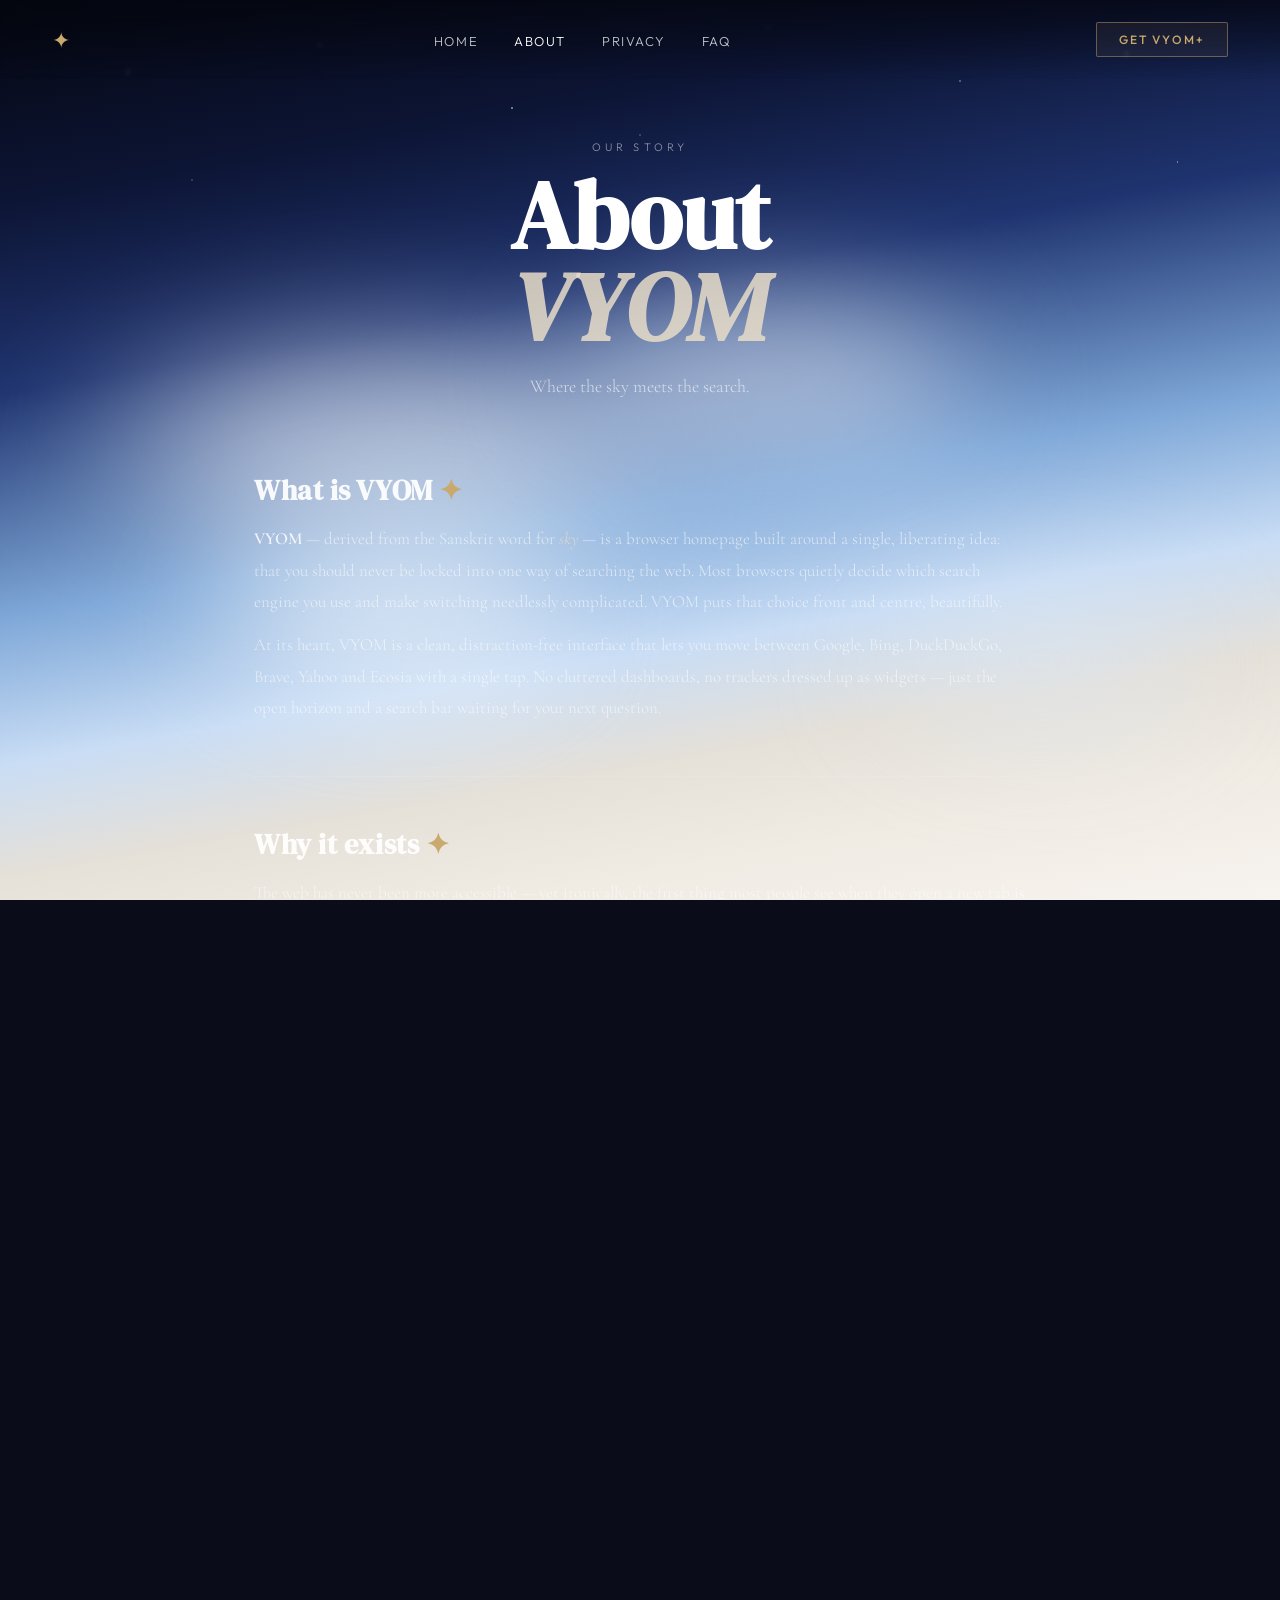
==== about.html @ ab827a62 "Add files via upload" ====
<!DOCTYPE html>
<html lang="en">
<head>
  <meta charset="UTF-8"/>
  <meta name="viewport" content="width=device-width, initial-scale=1.0"/>
  <title>VYOM — About</title>
  <link rel="stylesheet" href="style.css"/>
  <link rel="preconnect" href="https://fonts.googleapis.com">
  <link href="https://fonts.googleapis.com/css2?family=Cormorant+Garamond:ital,wght@0,300;0,400;0,600;1,300;1,400&family=Outfit:wght@200;300;400;500&family=DM+Serif+Display:ital@0;1&display=swap" rel="stylesheet">
</head>
<body>

  <div class="sky">
    <div class="sky-gradient"></div>
    <div class="cloud cloud-1"></div>
    <div class="cloud cloud-2"></div>
    <div class="cloud cloud-3"></div>
    <div class="cloud cloud-4"></div>
    <div class="stars"></div>
  </div>

  <nav class="nav">
    <div class="nav-logo"><span class="logo-symbol">✦</span></div>
    <ul class="nav-links">
      <li><a href="index.html">Home</a></li>
      <li><a href="about.html" class="nav-active">About</a></li>
      <li><a href="privacy.html">Privacy</a></li>
      <li><a href="faq.html">FAQ</a></li>
    </ul>
    <button class="nav-cta" onclick="window.location='index.html'">Get VYOM+</button>
  </nav>

  <main class="inner-page">

    <div class="page-header">
      <p class="hero-eyebrow">OUR STORY</p>
      <h1 class="page-title">About<br/><em>VYOM</em></h1>
      <p class="hero-sub">Where the sky meets the search.</p>
    </div>

    <!-- What is VYOM -->
    <div class="prose-section">
      <h2>What is VYOM <span class="gold-dot">✦</span></h2>
      <p>
        <strong>VYOM</strong> — derived from the Sanskrit word for <em>sky</em> — is a browser homepage built around a single, liberating idea: that you should never be locked into one way of searching the web. Most browsers quietly decide which search engine you use and make switching needlessly complicated. VYOM puts that choice front and centre, beautifully.
      </p>
      <p>
        At its heart, VYOM is a clean, distraction-free interface that lets you move between Google, Bing, DuckDuckGo, Brave, Yahoo and Ecosia with a single tap. No cluttered dashboards, no trackers dressed up as widgets — just the open horizon and a search bar waiting for your next question.
      </p>
    </div>

    <hr class="prose-divider"/>

    <!-- Why it exists -->
    <div class="prose-section">
      <h2>Why it exists <span class="gold-dot">✦</span></h2>
      <p>
        The web has never been more accessible — yet ironically, the first thing most people see when they open a new tab is chosen for them by a corporation with its own interests. VYOM exists to push back against that quietly. Search is personal. The engine you trust with your curiosity should be <em>your</em> decision, made effortlessly.
      </p>
      <p>
        Beyond engine switching, VYOM is designed to be a calm, beautiful place to begin your time online. The sky aesthetic — deep midnight fading into a warm dawn — is intentional. It is a reminder that every search is a small act of exploration; every question, a flight into the unknown.
      </p>
      <div class="info-card">
        <svg viewBox="0 0 24 24" fill="none" width="15" height="15"><circle cx="12" cy="12" r="9" stroke="currentColor" stroke-width="1.5"/><path d="M12 8v4M12 16h.01" stroke="currentColor" stroke-width="1.5" stroke-linecap="round"/></svg>
        <span>VYOM does <strong>not</strong> store, log, or monetise your searches. Your queries go directly to whichever engine you choose — VYOM never sees them.</span>
      </div>
    </div>

    <hr class="prose-divider"/>

    <!-- VYOM+ -->
    <div class="prose-section">
      <h2>VYOM+ <span class="gold-dot">✦</span></h2>
      <p>
        Coming soon, <strong>VYOM+</strong> will bring an AI-powered assistant into the homepage — letting you ask questions in natural language, get summaries, and think through ideas without switching tabs. VYOM+ is powered by <strong>OpenAI GPT</strong>, a third-party service; it is not developed or owned by VYOM or Satwik. Full transparency about the technology powering the features you use is a core value of this project.
      </p>
    </div>

    <hr class="prose-divider"/>

    <!-- About the creator -->
    <div class="prose-section">
      <h2>The Creator <span class="gold-dot">✦</span></h2>
      <p>
        VYOM was conceived, designed and built by one person with a belief that the web deserves more elegant, user-respecting tools. Every pixel, every cloud animation, every typographic choice was made deliberately — not generated by committee or optimised for engagement metrics.
      </p>

      <div class="creator-card">
        <img src="pfp.jpeg" alt="Satwik" class="creator-pfp"
          onerror="this.style.display='none';this.nextElementSibling.style.display='flex'"/>
        <div class="creator-pfp-placeholder" style="display:none">S</div>

        <div class="creator-info">
          <h3>Satwik</h3>
          <p class="creator-role">Designer &amp; Developer · VYOM</p>
          <p>
            A developer with an eye for design and a frustration with the ordinary. Satwik built VYOM as a personal project that grew into something worth sharing — a browser start page that respects your intelligence, your time, and your right to choose. If you have feedback, questions, or just want to say hello, the FAQ page has a direct line.
          </p>
        </div>
      </div>
    </div>

  </main>

  <footer class="footer">
    <p>We believe the sky should be <em>limitless</em> — for every search, for everyone.</p>
    <span class="footer-credit">Crafted with ✦ by <strong>Satwik</strong></span>
    <span class="footer-copy">© 2026 VYOM</span>
  </footer>

  <script src="script.js"></script>
</body>
</html>
---- style.css ----
/* ── VYOM — shared style.css ── */

*, *::before, *::after { box-sizing: border-box; margin: 0; padding: 0; }

:root {
  --gold:          #c9a96e;
  --gold-light:    #e8ccaa;
  --gold-dark:     #9a7a45;
  --prussian:      #003153;
  --prussian-light:#1a4f78;
  --white:         #ffffff;
  --text-dark:     #0d0f1e;
  --font-display:  'DM Serif Display', serif;
  --font-serif:    'Cormorant Garamond', serif;
  --font-sans:     'Outfit', sans-serif;
}

html, body { height: 100%; overflow-x: hidden; }
body { font-family: var(--font-sans); background: #0a0c1a; color: var(--white); min-height: 100vh; position: relative; }

/* ── SKY ── */
.sky { position: fixed; inset: 0; z-index: 0; overflow: hidden; }
.sky-gradient {
  position: absolute; inset: 0;
  background: linear-gradient(170deg,
    #04060f 0%, #0d1535 18%, #1f3470 35%,
    #7fa8d8 55%, #c9ddf5 68%, #e5e0d8 78%,
    #f0ebe3 88%, #f7f3ef 100%);
}
.cloud { position: absolute; border-radius: 50%; filter: blur(60px); opacity: 0.55; }
.cloud-1 { width:700px;height:300px;background:radial-gradient(ellipse,#fff 30%,transparent 70%);top:50%;left:30%;transform:translate(-50%,-50%);animation:drift1 18s ease-in-out infinite alternate; }
.cloud-2 { width:500px;height:220px;background:radial-gradient(ellipse,#e8eef8 40%,transparent 70%);top:42%;left:60%;transform:translate(-50%,-50%);animation:drift2 22s ease-in-out infinite alternate; }
.cloud-3 { width:400px;height:180px;background:radial-gradient(ellipse,#fff 50%,transparent 70%);top:58%;left:15%;animation:drift1 26s ease-in-out infinite alternate-reverse; }
.cloud-4 { width:350px;height:150px;background:radial-gradient(ellipse,#dce8f5 50%,transparent 70%);top:65%;right:5%;animation:drift2 20s ease-in-out infinite alternate; }
@keyframes drift1 { from{transform:translate(-50%,-50%) translateX(-30px);}to{transform:translate(-50%,-50%) translateX(30px);} }
@keyframes drift2 { from{transform:translate(-50%,-50%) translateX(20px) translateY(-10px);}to{transform:translate(-50%,-50%) translateX(-20px) translateY(10px);} }
.stars {
  position:absolute;inset:0;pointer-events:none;
  background-image:
    radial-gradient(1px 1px at 10% 8%,rgba(255,255,255,.9) 0%,transparent 100%),
    radial-gradient(1px 1px at 25% 5%,rgba(255,255,255,.7) 0%,transparent 100%),
    radial-gradient(1.5px 1.5px at 40% 12%,rgba(255,255,255,.8) 0%,transparent 100%),
    radial-gradient(1px 1px at 60% 3%,rgba(255,255,255,.6) 0%,transparent 100%),
    radial-gradient(1px 1px at 75% 9%,rgba(255,255,255,.9) 0%,transparent 100%),
    radial-gradient(1.5px 1.5px at 88% 6%,rgba(255,255,255,.7) 0%,transparent 100%),
    radial-gradient(1px 1px at 15% 20%,rgba(255,255,255,.5) 0%,transparent 100%),
    radial-gradient(1px 1px at 50% 15%,rgba(255,255,255,.6) 0%,transparent 100%),
    radial-gradient(1px 1px at 92% 18%,rgba(255,255,255,.8) 0%,transparent 100%);
}

/* ── NAV ── */
.nav {
  position:fixed;top:0;left:0;right:0;z-index:100;
  display:flex;align-items:center;justify-content:space-between;
  padding:22px 52px;
  background:linear-gradient(to bottom,rgba(4,6,15,.7) 0%,transparent 100%);
  backdrop-filter:blur(2px);
}
.nav-logo { display:flex;align-items:center; }
.logo-symbol { font-size:22px;color:var(--gold);animation:spin 8s linear infinite;display:inline-block; }
@keyframes spin { from{transform:rotate(0deg);}to{transform:rotate(360deg);} }
.nav-links { display:flex;gap:36px;list-style:none; }
.nav-links a {
  font-family:var(--font-sans);font-weight:300;font-size:13px;
  letter-spacing:.12em;color:rgba(255,255,255,.75);text-decoration:none;
  text-transform:uppercase;transition:color .25s;
}
.nav-links a:hover, .nav-links a.nav-active { color:var(--white); }
.nav-cta {
  font-family:var(--font-sans);font-size:12px;font-weight:500;
  letter-spacing:.18em;text-transform:uppercase;
  color:var(--gold);border:1px solid rgba(201,169,110,.45);
  background:rgba(201,169,110,.08);padding:9px 22px;border-radius:2px;
  cursor:pointer;transition:all .25s;
}
.nav-cta:hover { background:rgba(201,169,110,.18);border-color:var(--gold); }

/* ── HERO (index) ── */
.hero {
  position:relative;z-index:10;
  display:flex;flex-direction:column;align-items:center;justify-content:center;
  min-height:100vh;padding:120px 24px 80px;text-align:center;
}
.hero-eyebrow {
  font-family:var(--font-sans);font-size:11px;font-weight:300;
  letter-spacing:.38em;text-transform:uppercase;
  color:rgba(255,255,255,.5);margin-bottom:16px;
  animation:fadeUp 1s ease both .1s;
}
.hero-title {
  font-family:var(--font-display);
  font-size:clamp(96px,16vw,200px);
  line-height:.9;letter-spacing:.04em;color:var(--white);
  margin-bottom:24px;animation:fadeUp 1s ease both .25s;
  text-shadow:0 4px 60px rgba(0,0,0,.18);
}
.hero-sub {
  font-family:var(--font-serif);font-size:18px;font-weight:300;
  line-height:1.6;color:rgba(255,255,255,.65);margin-bottom:42px;
  animation:fadeUp 1s ease both .4s;
}

/* Engine Switcher */
.engine-bar { animation:fadeUp 1s ease both .5s;margin-bottom:16px; }
.engine-tabs {
  display:flex;flex-wrap:wrap;justify-content:center;gap:6px;
  padding:8px;background:rgba(255,255,255,.05);
  border:1px solid rgba(255,255,255,.1);border-radius:50px;
  backdrop-filter:blur(12px);
}
.engine-tab {
  display:flex;align-items:center;gap:6px;
  padding:7px 16px;border-radius:50px;border:none;
  background:transparent;color:rgba(255,255,255,.55);
  font-family:var(--font-sans);font-size:12.5px;font-weight:300;
  letter-spacing:.04em;cursor:pointer;transition:all .22s;
}
.engine-tab img { width:14px;height:14px;border-radius:2px;object-fit:contain; }
.engine-tab:hover { color:var(--white);background:rgba(255,255,255,.08); }
.engine-tab.active { background:rgba(255,255,255,.14);color:var(--white);box-shadow:0 0 0 1px rgba(255,255,255,.18) inset; }

/* Search */
.search-form { width:100%;max-width:640px;animation:fadeUp 1s ease both .62s; }
.search-box {
  display:flex;align-items:center;
  background:rgba(255,255,255,.10);border:1px solid rgba(255,255,255,.22);
  border-radius:4px;backdrop-filter:blur(20px);overflow:hidden;
  transition:border-color .25s,box-shadow .25s;
}
.search-box:focus-within {
  border-color:rgba(201,169,110,.6);
  box-shadow:0 0 0 3px rgba(201,169,110,.1),0 8px 40px rgba(0,0,0,.25);
}
.search-icon { flex-shrink:0;width:18px;height:18px;color:rgba(255,255,255,.4);margin:0 16px; }
.search-input {
  flex:1;background:none;border:none;outline:none;
  font-family:var(--font-serif);font-size:17px;font-weight:300;
  color:var(--white);padding:17px 0;letter-spacing:.02em;
}
.search-input::placeholder { color:rgba(255,255,255,.35);font-style:italic; }
.search-submit {
  flex-shrink:0;width:52px;height:54px;background:var(--gold);
  border:none;cursor:pointer;display:flex;align-items:center;justify-content:center;
  transition:background .2s;
}
.search-submit:hover { background:var(--gold-light); }
.search-submit svg { width:18px;height:18px;color:var(--text-dark); }

/* ── FOOTER ── */
.footer {
  position:relative;z-index:10;text-align:center;padding:24px 24px 36px;
  background:linear-gradient(to top,rgba(4,6,15,.5) 0%,transparent 100%);
}
.footer p { font-family:var(--font-serif);font-size:15px;font-weight:300;color:rgba(255,255,255,.45);letter-spacing:.04em; }
.footer p em { font-style:italic;color:rgba(255,255,255,.7); }
.footer-credit {
  display:block;margin-top:10px;font-family:var(--font-sans);font-size:13px;
  font-weight:300;color:rgba(255,255,255,.55);letter-spacing:.08em;
}
/* Prussian blue for Satwik name */
.footer-credit strong {
  font-weight:600;
  color: var(--prussian-light);
  font-family:var(--font-display);font-style:italic;font-size:15px;
  text-shadow: 0 0 18px rgba(26,79,120,.6);
}
.footer-copy { display:block;margin-top:6px;font-size:11px;letter-spacing:.2em;text-transform:uppercase;color:rgba(255,255,255,.25); }

/* ── ANIMATIONS ── */
@keyframes fadeUp { from{opacity:0;transform:translateY(24px);}to{opacity:1;transform:translateY(0);} }
@keyframes shake { 0%,100%{transform:translateX(0)}20%{transform:translateX(-6px)}40%{transform:translateX(6px)}60%{transform:translateX(-4px)}80%{transform:translateX(4px)} }

/* ━━━━━━━━━━━━━━━━━━━━━━━━━━━━━━━━━━━━━━━━━━━
   VYOM+ OVERLAY
━━━━━━━━━━━━━━━━━━━━━━━━━━━━━━━━━━━━━━━━━━━ */
.plus-overlay {
  position:fixed;inset:0;z-index:200;
  display:flex;align-items:center;justify-content:center;
  opacity:0;pointer-events:none;transition:opacity .35s ease;
  backdrop-filter:blur(14px);background:rgba(180,210,240,.18);
}
.plus-overlay.active { opacity:1;pointer-events:all; }
.plus-panel {
  position:relative;overflow:hidden;width:min(540px,92vw);border-radius:20px;
  background:linear-gradient(145deg,rgba(220,235,255,.55) 0%,rgba(200,220,250,.40) 50%,rgba(235,228,210,.45) 100%);
  border:1px solid rgba(255,255,255,.55);
  box-shadow:0 24px 80px rgba(20,40,100,.18),0 2px 0 rgba(255,255,255,.6) inset;
  backdrop-filter:blur(28px);animation:panelIn .4s cubic-bezier(.22,1,.36,1) both;
}
@keyframes panelIn { from{transform:translateY(28px) scale(.96);opacity:0;}to{transform:none;opacity:1;} }
.plus-sky { position:absolute;inset:0;pointer-events:none;overflow:hidden; }
.plus-cloud { position:absolute;border-radius:50%;filter:blur(55px);opacity:.5; }
.pc1 { width:340px;height:200px;background:radial-gradient(ellipse,rgba(255,255,255,.8) 0%,transparent 70%);top:-60px;left:-40px; }
.pc2 { width:260px;height:160px;background:radial-gradient(ellipse,rgba(201,169,110,.25) 0%,transparent 70%);bottom:-30px;right:-20px; }
.plus-close {
  position:absolute;top:18px;right:18px;z-index:2;
  background:rgba(255,255,255,.35);border:1px solid rgba(255,255,255,.5);
  color:rgba(30,40,80,.6);width:32px;height:32px;border-radius:50%;
  font-size:13px;cursor:pointer;display:flex;align-items:center;justify-content:center;transition:all .2s;
}
.plus-close:hover { background:rgba(255,255,255,.6);color:rgba(30,40,80,1); }
.plus-content { position:relative;z-index:1;padding:52px 48px 44px;text-align:center; }
.plus-eyebrow { font-family:var(--font-sans);font-size:11px;font-weight:400;letter-spacing:.38em;text-transform:uppercase;color:var(--gold-dark);margin-bottom:18px; }
.plus-title { font-family:var(--font-display);font-size:clamp(42px,7vw,64px);line-height:.95;color:#1a2550;margin-bottom:18px; }
.plus-title em { color:var(--gold-dark);font-style:italic; }
.plus-sub { font-family:var(--font-serif);font-size:17px;font-weight:300;line-height:1.65;color:rgba(25,40,90,.7);margin-bottom:30px; }
.plus-notice {
  display:flex;gap:10px;align-items:flex-start;text-align:left;
  background:rgba(255,255,255,.35);border:1px solid rgba(255,255,255,.5);
  border-left:3px solid var(--gold);border-radius:8px;padding:13px 16px;
  font-family:var(--font-sans);font-size:12px;color:rgba(25,40,90,.65);line-height:1.6;margin-bottom:30px;
}
.plus-notice svg { color:var(--gold-dark);margin-top:1px; }
.plus-notice strong { color:rgba(25,40,90,.9); }
.plus-cta {
  width:100%;padding:15px;
  background:linear-gradient(135deg,var(--gold) 0%,var(--gold-light) 100%);
  color:var(--text-dark);font-family:var(--font-sans);font-size:13px;font-weight:500;
  letter-spacing:.14em;text-transform:uppercase;border:none;border-radius:6px;cursor:pointer;
  box-shadow:0 4px 20px rgba(201,169,110,.35);transition:all .25s;
}
.plus-cta:hover { transform:translateY(-2px);box-shadow:0 8px 28px rgba(201,169,110,.45); }

/* ━━━━━━━━━━━━━━━━━━━━━━━━━━━━━━━━━━━━━━━━━━━
   INNER PAGES (FAQ / ABOUT / PRIVACY)
━━━━━━━━━━━━━━━━━━━━━━━━━━━━━━━━━━━━━━━━━━━ */
.inner-page {
  position:relative;z-index:10;
  padding:140px 24px 80px;
  max-width:820px;margin:0 auto;
}
.page-header { text-align:center;margin-bottom:70px; }
.page-title {
  font-family:var(--font-display);font-size:clamp(52px,8vw,96px);
  line-height:.95;color:var(--white);margin-bottom:20px;
  animation:fadeUp 1s ease both .2s;
}
.page-title em { color:rgba(232,220,200,.85);font-style:italic; }

/* ── prose sections ── */
.prose-section { margin-bottom:52px;animation:fadeUp 1s ease both; }
.prose-section h2 {
  font-family:var(--font-display);font-size:28px;color:rgba(255,255,255,.92);
  margin-bottom:14px;letter-spacing:.02em;
}
.prose-section h2 .gold-dot { color:var(--gold); }
.prose-section p {
  font-family:var(--font-serif);font-size:17px;font-weight:300;
  line-height:1.85;color:rgba(255,255,255,.62);margin-bottom:12px;
}
.prose-section p em { font-style:italic;color:rgba(232,220,200,.8); }
.prose-section p strong { font-weight:600;color:rgba(255,255,255,.85); }
.prose-divider {
  border:none;border-top:1px solid rgba(255,255,255,.1);margin:48px 0;
}

/* highlight card */
.info-card {
  display:flex;gap:14px;align-items:flex-start;
  background:rgba(255,255,255,.05);border:1px solid rgba(255,255,255,.1);
  border-left:3px solid var(--gold);border-radius:8px;
  padding:18px 20px;margin-top:16px;
  font-family:var(--font-sans);font-size:13px;
  color:rgba(255,255,255,.55);line-height:1.65;
}
.info-card svg { color:var(--gold);flex-shrink:0;margin-top:1px; }
.info-card strong { color:rgba(255,255,255,.8); }

/* ── About creator card ── */
.creator-card {
  display:flex;gap:36px;align-items:center;
  background:rgba(255,255,255,.06);
  border:1px solid rgba(255,255,255,.12);
  border-radius:16px;padding:36px 40px;margin-top:20px;
}
.creator-pfp {
  flex-shrink:0;
  width:110px;height:110px;border-radius:50%;
  object-fit:cover;
  border:2px solid rgba(255,255,255,.2);
  box-shadow:0 4px 24px rgba(0,0,0,.3);
  background:rgba(255,255,255,.08); /* placeholder tint if no image */
}
.creator-pfp-placeholder {
  flex-shrink:0;
  width:110px;height:110px;border-radius:50%;
  background:linear-gradient(135deg,rgba(0,49,83,.6),rgba(26,79,120,.4));
  border:2px solid rgba(255,255,255,.18);
  display:flex;align-items:center;justify-content:center;
  font-family:var(--font-display);font-size:38px;font-style:italic;
  color:rgba(255,255,255,.5);
  box-shadow:0 4px 24px rgba(0,0,0,.3);
}
.creator-info h3 {
  font-family:var(--font-display);font-size:28px;
  color:var(--prussian-light);font-style:italic;margin-bottom:6px;
}
.creator-info .creator-role {
  font-family:var(--font-sans);font-size:11px;font-weight:300;
  letter-spacing:.22em;text-transform:uppercase;
  color:rgba(255,255,255,.4);margin-bottom:14px;
}
.creator-info p {
  font-family:var(--font-serif);font-size:16px;font-weight:300;
  line-height:1.75;color:rgba(255,255,255,.58);
}

/* ── FAQ accordion ── */
.faq-accordion { margin-bottom:80px; }
.faq-item { border-bottom:1px solid rgba(255,255,255,.12);overflow:hidden; }
.faq-item:first-child { border-top:1px solid rgba(255,255,255,.12); }
.faq-q {
  width:100%;display:flex;justify-content:space-between;align-items:center;
  background:none;border:none;font-family:var(--font-serif);font-size:20px;
  font-weight:400;color:rgba(255,255,255,.9);
  padding:22px 4px;cursor:pointer;text-align:left;letter-spacing:.02em;transition:color .2s;
}
.faq-q:hover { color:var(--white); }
.faq-arrow { font-size:18px;color:var(--gold);flex-shrink:0;margin-left:16px;transition:transform .3s ease;display:inline-block; }
.faq-item.open .faq-arrow { transform:rotate(180deg); }
.faq-a { max-height:0;overflow:hidden;transition:max-height .4s ease,padding .3s ease;padding:0 4px; }
.faq-item.open .faq-a { max-height:300px;padding:0 4px 22px; }
.faq-a p { font-family:var(--font-serif);font-size:16px;font-weight:300;line-height:1.75;color:rgba(255,255,255,.6); }
.faq-a p strong { color:rgba(255,255,255,.85);font-weight:600; }
.faq-a p em { font-style:italic;color:rgba(232,220,200,.8); }
.faq-a kbd {
  display:inline-block;background:rgba(255,255,255,.12);border:1px solid rgba(255,255,255,.2);
  border-radius:4px;padding:1px 8px;font-family:var(--font-sans);font-size:13px;
  color:rgba(255,255,255,.75);letter-spacing:.05em;
}

/* ── Contact form ── */
.contact-section { text-align:center; }
.contact-inner { display:inline-block;width:100%;max-width:600px;text-align:left; }
.contact-title { font-family:var(--font-display);font-size:clamp(36px,5vw,58px);line-height:.95;color:var(--white);margin-bottom:12px; }
.contact-title em { color:rgba(232,220,200,.85);font-style:italic; }
.contact-form { display:flex;flex-direction:column;gap:14px; }
.cf-field { display:flex;flex-direction:column;gap:7px;flex:1; }
.cf-field label { font-family:var(--font-sans);font-size:11px;font-weight:400;letter-spacing:.14em;text-transform:uppercase;color:rgba(255,255,255,.45); }
.cf-field input, .cf-field textarea {
  background:rgba(255,255,255,.08);border:1px solid rgba(255,255,255,.15);
  border-radius:6px;color:var(--white);padding:14px 16px;
  font-family:var(--font-serif);font-size:16px;font-weight:300;
  outline:none;resize:vertical;transition:border-color .2s,box-shadow .2s;
}
.cf-field input:focus, .cf-field textarea:focus { border-color:rgba(201,169,110,.55);box-shadow:0 0 0 3px rgba(201,169,110,.08); }
.cf-field input::placeholder, .cf-field textarea::placeholder { color:rgba(255,255,255,.28);font-style:italic; }
.cf-submit {
  display:flex;align-items:center;justify-content:center;gap:10px;
  margin-top:6px;padding:16px 32px;
  background:linear-gradient(135deg,var(--gold) 0%,var(--gold-light) 100%);
  color:var(--text-dark);font-family:var(--font-sans);font-size:13px;font-weight:500;
  letter-spacing:.14em;text-transform:uppercase;border:none;border-radius:6px;
  cursor:pointer;box-shadow:0 4px 20px rgba(201,169,110,.3);transition:all .25s;
}
.cf-submit:hover { transform:translateY(-2px);box-shadow:0 8px 28px rgba(201,169,110,.4); }
.cf-status { font-family:var(--font-sans);font-size:12.5px;text-align:center;letter-spacing:.04em;color:rgba(255,255,255,.5);min-height:20px; }
.cf-status.success { color:#7ecba1; }
.cf-status.error   { color:#e07070; }

/* ── RESPONSIVE ── */
@media(max-width:768px){
  .nav{padding:18px 24px;}
  .nav-links{display:none;}
  .hero{padding:100px 20px 60px;}
  .engine-tab{padding:6px 12px;font-size:11.5px;}
  .search-form{max-width:100%;}
  .plus-content{padding:44px 28px 36px;}
  .inner-page{padding:120px 20px 50px;}
  .creator-card{flex-direction:column;align-items:flex-start;padding:28px 24px;gap:24px;}
}
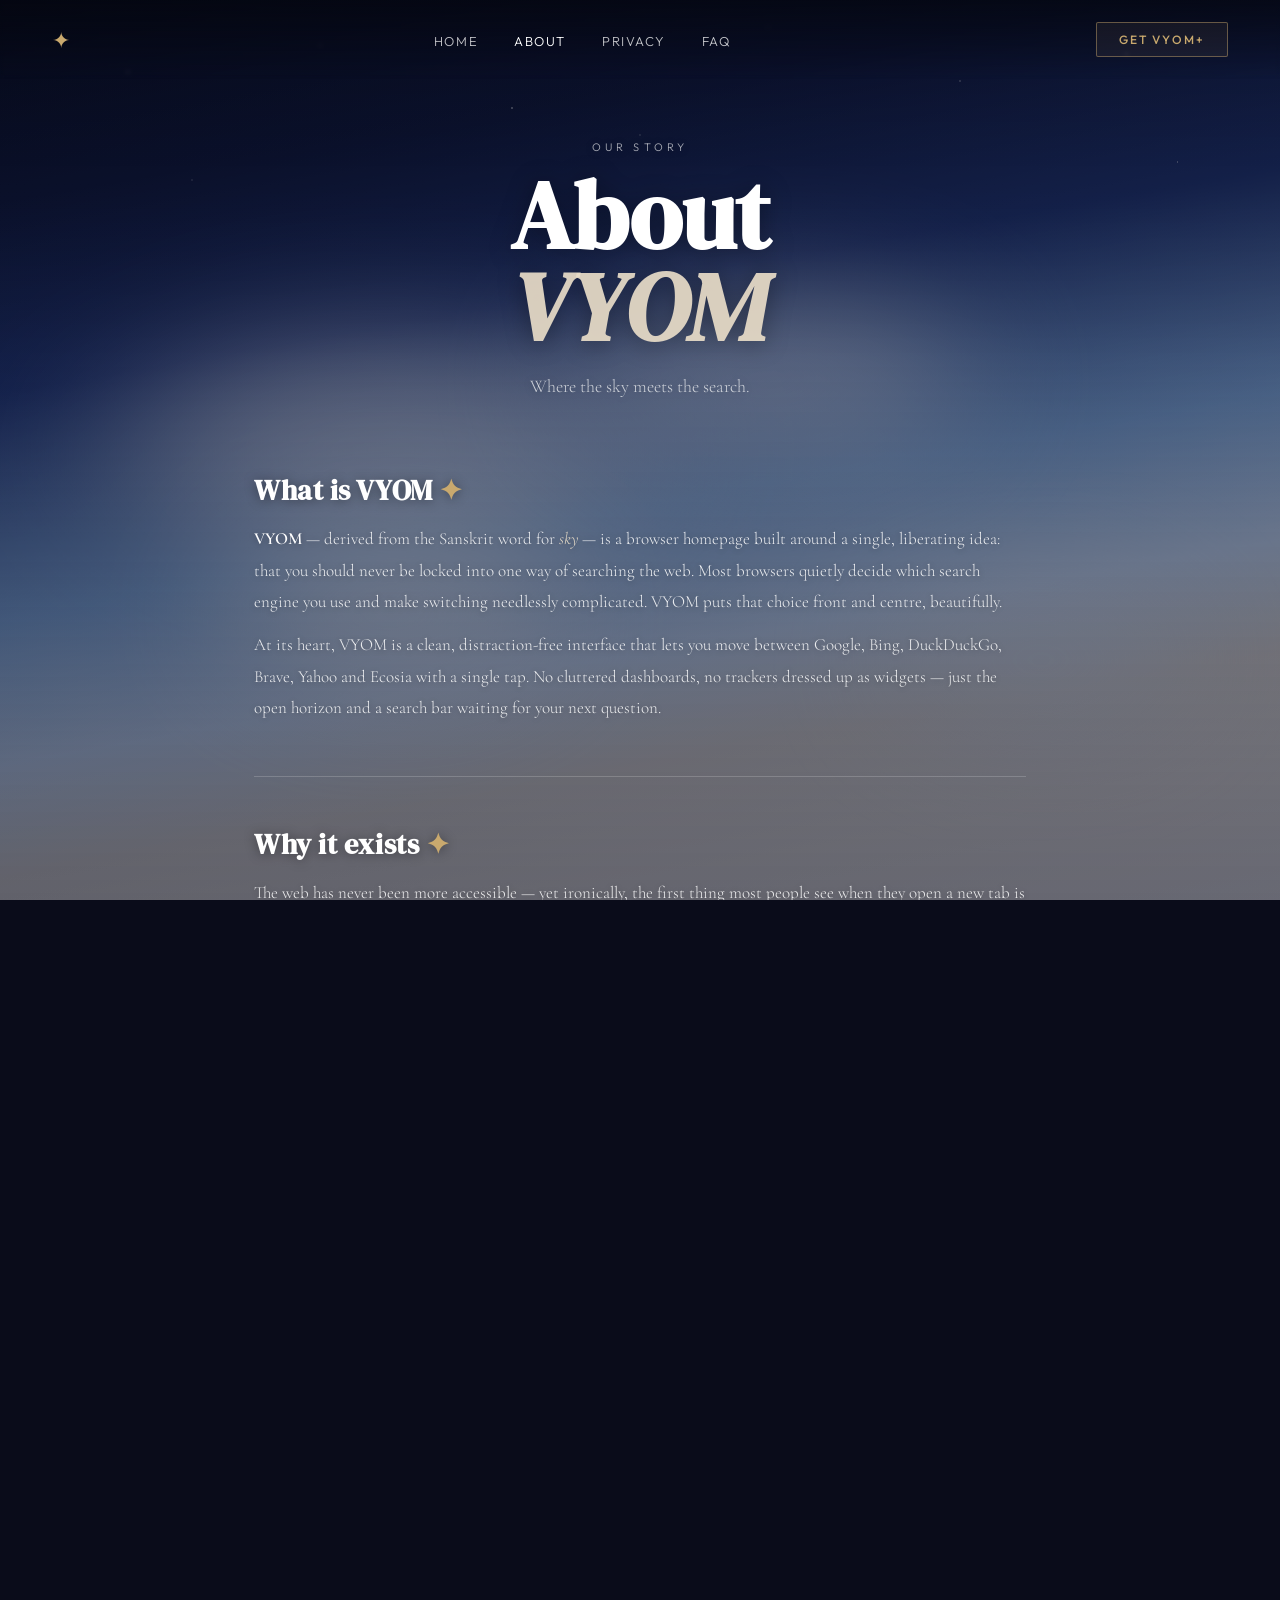
==== commit 9a94f49b: "Update about.html" ====
--- a/about.html
+++ b/about.html
@@ -4,7 +4,7 @@
   <meta charset="UTF-8"/>
   <meta name="viewport" content="width=device-width, initial-scale=1.0"/>
   <title>VYOM — About</title>
-  <link rel="stylesheet" href="style.css"/>
+  <link rel="stylesheet" href="/style.css"/>
   <link rel="preconnect" href="https://fonts.googleapis.com">
   <link href="https://fonts.googleapis.com/css2?family=Cormorant+Garamond:ital,wght@0,300;0,400;0,600;1,300;1,400&family=Outfit:wght@200;300;400;500&family=DM+Serif+Display:ital@0;1&display=swap" rel="stylesheet">
 </head>
@@ -22,13 +22,25 @@
   <nav class="nav">
     <div class="nav-logo"><span class="logo-symbol">✦</span></div>
     <ul class="nav-links">
-      <li><a href="index.html">Home</a></li>
-      <li><a href="about.html" class="nav-active">About</a></li>
-      <li><a href="privacy.html">Privacy</a></li>
-      <li><a href="faq.html">FAQ</a></li>
+      <li><a href="/index.html">Home</a></li>
+      <li><a href="/about.html" class="nav-active">About</a></li>
+      <li><a href="/privacy.html">Privacy</a></li>
+      <li><a href="/faq.html">FAQ</a></li>
     </ul>
     <button class="nav-cta" onclick="window.location='index.html'">Get VYOM+</button>
+    <!-- Hamburger (mobile only) -->
+    <button class="hamburger" id="hamburgerBtn" aria-label="Menu">
+      <span></span><span></span><span></span>
+    </button>
   </nav>
+
+  <!-- Mobile drawer -->
+  <div class="mobile-nav-drawer" id="mobileDrawer">
+    <a href="/index.html">Home</a>
+    <a href="/about.html" class="nav-active">About</a>
+    <a href="/privacy.html">Privacy</a>
+    <a href="/faq.html">FAQ</a>
+  </div>
 
   <main class="inner-page">
 
@@ -86,7 +98,8 @@
       </p>
 
       <div class="creator-card">
-        <img src="pfp.jpeg" alt="Satwik" class="creator-pfp"
+        <!-- Place pfp.png in the same folder as this file. If absent, the monogram shows. -->
+        <img src="pfp.png" alt="Satwik" class="creator-pfp"
           onerror="this.style.display='none';this.nextElementSibling.style.display='flex'"/>
         <div class="creator-pfp-placeholder" style="display:none">S</div>
 
@@ -108,6 +121,6 @@
     <span class="footer-copy">© 2026 VYOM</span>
   </footer>
 
-  <script src="script.js"></script>
+  <script src="/script.js"></script>
 </body>
-</html>+</html>
--- a/style.css
+++ b/style.css
@@ -66,14 +66,32 @@
   text-transform:uppercase;transition:color .25s;
 }
 .nav-links a:hover, .nav-links a.nav-active { color:var(--white); }
+
+/* right-side cluster */
+.nav-right {
+  display:flex;align-items:center;gap:10px;
+}
 .nav-cta {
   font-family:var(--font-sans);font-size:12px;font-weight:500;
   letter-spacing:.18em;text-transform:uppercase;
   color:var(--gold);border:1px solid rgba(201,169,110,.45);
   background:rgba(201,169,110,.08);padding:9px 22px;border-radius:2px;
-  cursor:pointer;transition:all .25s;
+  cursor:pointer;transition:all .25s;white-space:nowrap;
 }
 .nav-cta:hover { background:rgba(201,169,110,.18);border-color:var(--gold); }
+
+/* 3-dot button */
+.three-dot-btn {
+  display:flex;flex-direction:column;justify-content:center;align-items:center;gap:3.5px;
+  width:34px;height:34px;border-radius:50%;cursor:pointer;
+  background:rgba(255,255,255,.07);border:1px solid rgba(255,255,255,.14);
+  transition:background .2s;flex-shrink:0;
+}
+.three-dot-btn:hover { background:rgba(255,255,255,.15); }
+.three-dot-btn span {
+  display:block;width:4px;height:4px;border-radius:50%;
+  background:rgba(255,255,255,.8);
+}
 
 /* ── HERO (index) ── */
 .hero {
@@ -84,87 +102,118 @@
 .hero-eyebrow {
   font-family:var(--font-sans);font-size:11px;font-weight:300;
   letter-spacing:.38em;text-transform:uppercase;
-  color:rgba(255,255,255,.5);margin-bottom:16px;
+  color:rgba(255,255,255,.8);margin-bottom:16px;
   animation:fadeUp 1s ease both .1s;
+  text-shadow:0 1px 8px rgba(0,0,0,.35);
 }
 .hero-title {
   font-family:var(--font-display);
   font-size:clamp(96px,16vw,200px);
   line-height:.9;letter-spacing:.04em;color:var(--white);
   margin-bottom:24px;animation:fadeUp 1s ease both .25s;
-  text-shadow:0 4px 60px rgba(0,0,0,.18);
+  text-shadow:0 4px 60px rgba(0,0,0,.4), 0 2px 12px rgba(0,0,0,.35);
 }
 .hero-sub {
   font-family:var(--font-serif);font-size:18px;font-weight:300;
-  line-height:1.6;color:rgba(255,255,255,.65);margin-bottom:42px;
+  line-height:1.6;color:rgba(255,255,255,.92);margin-bottom:42px;
   animation:fadeUp 1s ease both .4s;
+  text-shadow:0 1px 10px rgba(0,0,0,.35);
+}
+
+/* Dark scrim behind search area so it never fades into light sky */
+.hero::before {
+  content:'';
+  position:fixed;inset:0;z-index:-1;
+  background:linear-gradient(
+    to bottom,
+    rgba(4,6,15,.45)   0%,
+    rgba(4,6,15,.38)  35%,
+    rgba(4,6,15,.44)  65%,
+    rgba(4,6,15,.58) 100%
+  );
+  pointer-events:none;
 }
 
 /* Engine Switcher */
 .engine-bar { animation:fadeUp 1s ease both .5s;margin-bottom:16px; }
 .engine-tabs {
   display:flex;flex-wrap:wrap;justify-content:center;gap:6px;
-  padding:8px;background:rgba(255,255,255,.05);
-  border:1px solid rgba(255,255,255,.1);border-radius:50px;
-  backdrop-filter:blur(12px);
+  padding:8px;
+  background:rgba(0,0,0,.28);
+  border:1px solid rgba(255,255,255,.2);border-radius:50px;
+  backdrop-filter:blur(16px);
 }
 .engine-tab {
   display:flex;align-items:center;gap:6px;
   padding:7px 16px;border-radius:50px;border:none;
-  background:transparent;color:rgba(255,255,255,.55);
+  background:transparent;color:rgba(255,255,255,.78);
   font-family:var(--font-sans);font-size:12.5px;font-weight:300;
   letter-spacing:.04em;cursor:pointer;transition:all .22s;
+  text-shadow:0 1px 4px rgba(0,0,0,.3);
 }
 .engine-tab img { width:14px;height:14px;border-radius:2px;object-fit:contain; }
-.engine-tab:hover { color:var(--white);background:rgba(255,255,255,.08); }
-.engine-tab.active { background:rgba(255,255,255,.14);color:var(--white);box-shadow:0 0 0 1px rgba(255,255,255,.18) inset; }
+.engine-tab:hover { color:#fff;background:rgba(255,255,255,.12); }
+.engine-tab.active {
+  background:rgba(255,255,255,.18);color:#fff;
+  box-shadow:0 0 0 1px rgba(255,255,255,.28) inset;
+}
 
 /* Search */
 .search-form { width:100%;max-width:640px;animation:fadeUp 1s ease both .62s; }
 .search-box {
   display:flex;align-items:center;
-  background:rgba(255,255,255,.10);border:1px solid rgba(255,255,255,.22);
-  border-radius:4px;backdrop-filter:blur(20px);overflow:hidden;
+  background:rgba(0,0,0,.32);
+  border:1px solid rgba(255,255,255,.35);
+  border-radius:50px;          /* fully pill-shaped — classy curved edges */
+  backdrop-filter:blur(24px);overflow:hidden;
   transition:border-color .25s,box-shadow .25s;
+  box-shadow:0 4px 32px rgba(0,0,0,.25);
 }
 .search-box:focus-within {
-  border-color:rgba(201,169,110,.6);
-  box-shadow:0 0 0 3px rgba(201,169,110,.1),0 8px 40px rgba(0,0,0,.25);
-}
-.search-icon { flex-shrink:0;width:18px;height:18px;color:rgba(255,255,255,.4);margin:0 16px; }
+  border-color:rgba(201,169,110,.75);
+  box-shadow:0 0 0 3px rgba(201,169,110,.15),0 8px 40px rgba(0,0,0,.35);
+}
+.search-icon { flex-shrink:0;width:18px;height:18px;color:rgba(255,255,255,.7);margin:0 18px; }
 .search-input {
   flex:1;background:none;border:none;outline:none;
-  font-family:var(--font-serif);font-size:17px;font-weight:300;
-  color:var(--white);padding:17px 0;letter-spacing:.02em;
-}
-.search-input::placeholder { color:rgba(255,255,255,.35);font-style:italic; }
+  /* Use system UI so emojis render correctly */
+  font-family: var(--font-serif), 'Apple Color Emoji', 'Segoe UI Emoji', 'Noto Color Emoji', sans-serif;
+  font-size:17px;font-weight:300;
+  color:#ffffff;padding:16px 0;letter-spacing:.02em;
+}
+.search-input::placeholder { color:rgba(255,255,255,.55);font-style:italic; }
 .search-submit {
-  flex-shrink:0;width:52px;height:54px;background:var(--gold);
-  border:none;cursor:pointer;display:flex;align-items:center;justify-content:center;
-  transition:background .2s;
-}
-.search-submit:hover { background:var(--gold-light); }
+  flex-shrink:0;width:52px;height:52px;
+  background:var(--gold);
+  border:none;cursor:pointer;
+  border-radius:50%;            /* round gold button */
+  margin-right:4px;
+  display:flex;align-items:center;justify-content:center;
+  transition:background .2s,transform .15s;
+  box-shadow:0 2px 12px rgba(201,169,110,.3);
+}
+.search-submit:hover { background:var(--gold-light);transform:scale(1.05); }
 .search-submit svg { width:18px;height:18px;color:var(--text-dark); }
 
 /* ── FOOTER ── */
 .footer {
   position:relative;z-index:10;text-align:center;padding:24px 24px 36px;
-  background:linear-gradient(to top,rgba(4,6,15,.5) 0%,transparent 100%);
-}
-.footer p { font-family:var(--font-serif);font-size:15px;font-weight:300;color:rgba(255,255,255,.45);letter-spacing:.04em; }
-.footer p em { font-style:italic;color:rgba(255,255,255,.7); }
+  background:linear-gradient(to top,rgba(4,6,15,.65) 0%,transparent 100%);
+}
+.footer p { font-family:var(--font-serif);font-size:15px;font-weight:300;color:rgba(255,255,255,.75);letter-spacing:.04em;text-shadow:0 1px 6px rgba(0,0,0,.3); }
+.footer p em { font-style:italic;color:rgba(255,255,255,.9); }
 .footer-credit {
   display:block;margin-top:10px;font-family:var(--font-sans);font-size:13px;
-  font-weight:300;color:rgba(255,255,255,.55);letter-spacing:.08em;
+  font-weight:300;color:rgba(255,255,255,.75);letter-spacing:.08em;
 }
 /* Prussian blue for Satwik name */
 .footer-credit strong {
   font-weight:600;
-  color: var(--prussian-light);
+  color:var(--prussian-light);
   font-family:var(--font-display);font-style:italic;font-size:15px;
-  text-shadow: 0 0 18px rgba(26,79,120,.6);
-}
-.footer-copy { display:block;margin-top:6px;font-size:11px;letter-spacing:.2em;text-transform:uppercase;color:rgba(255,255,255,.25); }
+  text-shadow:0 0 18px rgba(26,79,120,.7),0 1px 6px rgba(0,0,0,.4);
+}
+.footer-copy { display:block;margin-top:6px;font-size:11px;letter-spacing:.2em;text-transform:uppercase;color:rgba(255,255,255,.45); }
 
 /* ── ANIMATIONS ── */
 @keyframes fadeUp { from{opacity:0;transform:translateY(24px);}to{opacity:1;transform:translateY(0);} }
@@ -223,128 +272,191 @@
 
 /* ━━━━━━━━━━━━━━━━━━━━━━━━━━━━━━━━━━━━━━━━━━━
    INNER PAGES (FAQ / ABOUT / PRIVACY)
+   Text uses deep navy so it's readable on
+   BOTH the dark sky top AND light dawn bottom.
+   A frosted backdrop sits behind the content.
 ━━━━━━━━━━━━━━━━━━━━━━━━━━━━━━━━━━━━━━━━━━━ */
 .inner-page {
   position:relative;z-index:10;
   padding:140px 24px 80px;
   max-width:820px;margin:0 auto;
 }
+
+/* Frosted card wraps all readable content so it
+   never fights the sky behind it */
+.inner-page::before {
+  content:'';
+  position:fixed;inset:0;z-index:-1;
+  background:linear-gradient(
+    to bottom,
+    rgba(8,12,32,.55)  0%,
+    rgba(8,12,32,.45) 40%,
+    rgba(8,12,32,.52) 70%,
+    rgba(8,12,32,.60) 100%
+  );
+  pointer-events:none;
+}
+
 .page-header { text-align:center;margin-bottom:70px; }
 .page-title {
   font-family:var(--font-display);font-size:clamp(52px,8vw,96px);
   line-height:.95;color:var(--white);margin-bottom:20px;
   animation:fadeUp 1s ease both .2s;
-}
-.page-title em { color:rgba(232,220,200,.85);font-style:italic; }
+  text-shadow:0 2px 24px rgba(0,0,0,.35);
+}
+.page-title em { color:rgba(232,220,200,.92);font-style:italic; }
+
+/* eyebrow on inner pages */
+.inner-page .hero-eyebrow {
+  color:rgba(255,255,255,.65);
+  text-shadow:0 1px 8px rgba(0,0,0,.3);
+}
+.inner-page .hero-sub {
+  color:rgba(255,255,255,.72);
+  text-shadow:0 1px 8px rgba(0,0,0,.25);
+}
 
 /* ── prose sections ── */
 .prose-section { margin-bottom:52px;animation:fadeUp 1s ease both; }
 .prose-section h2 {
-  font-family:var(--font-display);font-size:28px;color:rgba(255,255,255,.92);
+  font-family:var(--font-display);font-size:28px;
+  color:#ffffff;
+  text-shadow:0 1px 12px rgba(0,0,0,.4);
   margin-bottom:14px;letter-spacing:.02em;
 }
 .prose-section h2 .gold-dot { color:var(--gold); }
 .prose-section p {
   font-family:var(--font-serif);font-size:17px;font-weight:300;
-  line-height:1.85;color:rgba(255,255,255,.62);margin-bottom:12px;
-}
-.prose-section p em { font-style:italic;color:rgba(232,220,200,.8); }
-.prose-section p strong { font-weight:600;color:rgba(255,255,255,.85); }
+  line-height:1.85;
+  color:rgba(255,255,255,.88);
+  text-shadow:0 1px 6px rgba(0,0,0,.3);
+  margin-bottom:12px;
+}
+.prose-section p em { font-style:italic;color:rgba(232,220,200,.95); }
+.prose-section p strong { font-weight:600;color:#ffffff; }
+.prose-section p a { color:var(--gold-light);text-underline-offset:3px; }
+/* small muted dates etc */
+.prose-section p[style*="rgba(255,255,255,.35)"] {
+  color:rgba(255,255,255,.55) !important;
+}
 .prose-divider {
-  border:none;border-top:1px solid rgba(255,255,255,.1);margin:48px 0;
+  border:none;border-top:1px solid rgba(255,255,255,.18);margin:48px 0;
 }
 
 /* highlight card */
 .info-card {
   display:flex;gap:14px;align-items:flex-start;
-  background:rgba(255,255,255,.05);border:1px solid rgba(255,255,255,.1);
+  background:rgba(0,0,0,.22);
+  border:1px solid rgba(255,255,255,.18);
   border-left:3px solid var(--gold);border-radius:8px;
   padding:18px 20px;margin-top:16px;
   font-family:var(--font-sans);font-size:13px;
-  color:rgba(255,255,255,.55);line-height:1.65;
+  color:rgba(255,255,255,.82);line-height:1.65;
 }
 .info-card svg { color:var(--gold);flex-shrink:0;margin-top:1px; }
-.info-card strong { color:rgba(255,255,255,.8); }
+.info-card strong { color:#ffffff; }
 
 /* ── About creator card ── */
 .creator-card {
   display:flex;gap:36px;align-items:center;
-  background:rgba(255,255,255,.06);
-  border:1px solid rgba(255,255,255,.12);
+  background:rgba(0,0,0,.25);
+  border:1px solid rgba(255,255,255,.18);
   border-radius:16px;padding:36px 40px;margin-top:20px;
+  backdrop-filter:blur(8px);
 }
 .creator-pfp {
   flex-shrink:0;
   width:110px;height:110px;border-radius:50%;
   object-fit:cover;
-  border:2px solid rgba(255,255,255,.2);
-  box-shadow:0 4px 24px rgba(0,0,0,.3);
-  background:rgba(255,255,255,.08); /* placeholder tint if no image */
+  border:2px solid rgba(255,255,255,.3);
+  box-shadow:0 4px 24px rgba(0,0,0,.4);
+  background:rgba(255,255,255,.08);
 }
 .creator-pfp-placeholder {
   flex-shrink:0;
   width:110px;height:110px;border-radius:50%;
-  background:linear-gradient(135deg,rgba(0,49,83,.6),rgba(26,79,120,.4));
-  border:2px solid rgba(255,255,255,.18);
+  background:linear-gradient(135deg,rgba(0,49,83,.8),rgba(26,79,120,.6));
+  border:2px solid rgba(255,255,255,.25);
   display:flex;align-items:center;justify-content:center;
   font-family:var(--font-display);font-size:38px;font-style:italic;
-  color:rgba(255,255,255,.5);
-  box-shadow:0 4px 24px rgba(0,0,0,.3);
+  color:rgba(255,255,255,.7);
+  box-shadow:0 4px 24px rgba(0,0,0,.4);
 }
 .creator-info h3 {
   font-family:var(--font-display);font-size:28px;
-  color:var(--prussian-light);font-style:italic;margin-bottom:6px;
+  color:#7eb8e0;font-style:italic;margin-bottom:6px;
+  text-shadow:0 1px 8px rgba(0,0,0,.3);
 }
 .creator-info .creator-role {
   font-family:var(--font-sans);font-size:11px;font-weight:300;
   letter-spacing:.22em;text-transform:uppercase;
-  color:rgba(255,255,255,.4);margin-bottom:14px;
+  color:rgba(255,255,255,.6);margin-bottom:14px;
 }
 .creator-info p {
   font-family:var(--font-serif);font-size:16px;font-weight:300;
-  line-height:1.75;color:rgba(255,255,255,.58);
+  line-height:1.75;color:rgba(255,255,255,.85);
+  text-shadow:0 1px 6px rgba(0,0,0,.25);
 }
 
 /* ── FAQ accordion ── */
 .faq-accordion { margin-bottom:80px; }
-.faq-item { border-bottom:1px solid rgba(255,255,255,.12);overflow:hidden; }
-.faq-item:first-child { border-top:1px solid rgba(255,255,255,.12); }
+.faq-item {
+  border-bottom:1px solid rgba(255,255,255,.18);overflow:hidden;
+  background:rgba(0,0,0,.15);
+  backdrop-filter:blur(4px);
+}
+.faq-item:first-child { border-top:1px solid rgba(255,255,255,.18); }
 .faq-q {
   width:100%;display:flex;justify-content:space-between;align-items:center;
   background:none;border:none;font-family:var(--font-serif);font-size:20px;
-  font-weight:400;color:rgba(255,255,255,.9);
-  padding:22px 4px;cursor:pointer;text-align:left;letter-spacing:.02em;transition:color .2s;
-}
-.faq-q:hover { color:var(--white); }
+  font-weight:400;color:#ffffff;
+  padding:22px 12px;cursor:pointer;text-align:left;letter-spacing:.02em;
+  transition:color .2s;text-shadow:0 1px 8px rgba(0,0,0,.3);
+}
+.faq-q:hover { color:rgba(232,220,200,1); }
 .faq-arrow { font-size:18px;color:var(--gold);flex-shrink:0;margin-left:16px;transition:transform .3s ease;display:inline-block; }
 .faq-item.open .faq-arrow { transform:rotate(180deg); }
-.faq-a { max-height:0;overflow:hidden;transition:max-height .4s ease,padding .3s ease;padding:0 4px; }
-.faq-item.open .faq-a { max-height:300px;padding:0 4px 22px; }
-.faq-a p { font-family:var(--font-serif);font-size:16px;font-weight:300;line-height:1.75;color:rgba(255,255,255,.6); }
-.faq-a p strong { color:rgba(255,255,255,.85);font-weight:600; }
-.faq-a p em { font-style:italic;color:rgba(232,220,200,.8); }
+.faq-a { max-height:0;overflow:hidden;transition:max-height .4s ease,padding .3s ease;padding:0 12px; }
+.faq-item.open .faq-a { max-height:300px;padding:0 12px 22px; }
+.faq-a p {
+  font-family:var(--font-serif);font-size:16px;font-weight:300;
+  line-height:1.75;color:rgba(255,255,255,.88);
+  text-shadow:0 1px 6px rgba(0,0,0,.25);
+}
+.faq-a p strong { color:#ffffff;font-weight:600; }
+.faq-a p em { font-style:italic;color:rgba(232,220,200,.95); }
+.faq-a p a { color:var(--gold-light);text-underline-offset:3px; }
 .faq-a kbd {
-  display:inline-block;background:rgba(255,255,255,.12);border:1px solid rgba(255,255,255,.2);
+  display:inline-block;background:rgba(0,0,0,.25);border:1px solid rgba(255,255,255,.25);
   border-radius:4px;padding:1px 8px;font-family:var(--font-sans);font-size:13px;
-  color:rgba(255,255,255,.75);letter-spacing:.05em;
+  color:#ffffff;letter-spacing:.05em;
 }
 
 /* ── Contact form ── */
 .contact-section { text-align:center; }
 .contact-inner { display:inline-block;width:100%;max-width:600px;text-align:left; }
-.contact-title { font-family:var(--font-display);font-size:clamp(36px,5vw,58px);line-height:.95;color:var(--white);margin-bottom:12px; }
-.contact-title em { color:rgba(232,220,200,.85);font-style:italic; }
+.contact-title {
+  font-family:var(--font-display);font-size:clamp(36px,5vw,58px);
+  line-height:.95;color:#ffffff;margin-bottom:12px;
+  text-shadow:0 2px 16px rgba(0,0,0,.3);
+}
+.contact-title em { color:rgba(232,220,200,.95);font-style:italic; }
 .contact-form { display:flex;flex-direction:column;gap:14px; }
 .cf-field { display:flex;flex-direction:column;gap:7px;flex:1; }
-.cf-field label { font-family:var(--font-sans);font-size:11px;font-weight:400;letter-spacing:.14em;text-transform:uppercase;color:rgba(255,255,255,.45); }
+.cf-field label {
+  font-family:var(--font-sans);font-size:11px;font-weight:400;
+  letter-spacing:.14em;text-transform:uppercase;
+  color:rgba(255,255,255,.7);
+  text-shadow:0 1px 4px rgba(0,0,0,.2);
+}
 .cf-field input, .cf-field textarea {
-  background:rgba(255,255,255,.08);border:1px solid rgba(255,255,255,.15);
-  border-radius:6px;color:var(--white);padding:14px 16px;
+  background:rgba(0,0,0,.22);border:1px solid rgba(255,255,255,.22);
+  border-radius:6px;color:#ffffff;padding:14px 16px;
   font-family:var(--font-serif);font-size:16px;font-weight:300;
   outline:none;resize:vertical;transition:border-color .2s,box-shadow .2s;
 }
-.cf-field input:focus, .cf-field textarea:focus { border-color:rgba(201,169,110,.55);box-shadow:0 0 0 3px rgba(201,169,110,.08); }
-.cf-field input::placeholder, .cf-field textarea::placeholder { color:rgba(255,255,255,.28);font-style:italic; }
+.cf-field input:focus, .cf-field textarea:focus { border-color:rgba(201,169,110,.65);box-shadow:0 0 0 3px rgba(201,169,110,.12); }
+.cf-field input::placeholder, .cf-field textarea::placeholder { color:rgba(255,255,255,.4);font-style:italic; }
 .cf-submit {
   display:flex;align-items:center;justify-content:center;gap:10px;
   margin-top:6px;padding:16px 32px;
@@ -358,14 +470,509 @@
 .cf-status.success { color:#7ecba1; }
 .cf-status.error   { color:#e07070; }
 
+/* ━━━━━━━━━━━━━━━━━━━━━━━━━━━━━━━━━━━━━━━━━━━
+   DEV MODE SPLASH
+━━━━━━━━━━━━━━━━━━━━━━━━━━━━━━━━━━━━━━━━━━━ */
+.dev-splash {
+  position:fixed;inset:0;z-index:999;
+  display:flex;align-items:center;justify-content:center;
+  background:linear-gradient(170deg,#04060f 0%,#0d1535 30%,#1f3470 60%,#7fa8d8 100%);
+  flex-direction:column;text-align:center;padding:32px;
+  animation:none;
+}
+.dev-splash-inner {
+  max-width:480px;
+  background:rgba(255,255,255,.06);
+  border:1px solid rgba(255,255,255,.14);
+  border-radius:18px;padding:48px 40px 40px;
+  backdrop-filter:blur(20px);
+  box-shadow:0 24px 80px rgba(0,0,0,.4);
+}
+.dev-badge {
+  display:inline-block;
+  background:rgba(201,169,110,.15);
+  border:1px solid rgba(201,169,110,.35);
+  color:var(--gold);font-family:var(--font-sans);
+  font-size:10px;font-weight:500;letter-spacing:.32em;
+  text-transform:uppercase;padding:5px 16px;border-radius:50px;
+  margin-bottom:24px;
+}
+.dev-splash h1 {
+  font-family:var(--font-display);font-size:clamp(52px,12vw,88px);
+  line-height:.9;color:var(--white);margin-bottom:16px;letter-spacing:.04em;
+}
+.dev-splash p {
+  font-family:var(--font-serif);font-size:16px;font-weight:300;
+  color:rgba(255,255,255,.6);line-height:1.7;margin-bottom:10px;
+}
+.dev-splash .dev-warn {
+  font-family:var(--font-sans);font-size:12px;font-weight:300;
+  color:rgba(255,255,255,.35);letter-spacing:.06em;margin-bottom:32px;
+}
+.dev-enter-btn {
+  display:inline-flex;align-items:center;gap:10px;
+  padding:14px 36px;
+  background:linear-gradient(135deg,var(--gold) 0%,var(--gold-light) 100%);
+  color:var(--text-dark);font-family:var(--font-sans);font-size:13px;
+  font-weight:500;letter-spacing:.16em;text-transform:uppercase;
+  border:none;border-radius:6px;cursor:pointer;
+  box-shadow:0 4px 20px rgba(201,169,110,.35);
+  transition:all .25s;
+}
+.dev-enter-btn:hover { transform:translateY(-2px);box-shadow:0 8px 28px rgba(201,169,110,.45); }
+.dev-splash.hidden {
+  animation:splashOut .5s ease forwards;
+  pointer-events:none;
+}
+@keyframes splashOut {
+  to { opacity:0;transform:scale(1.03); }
+}
+
+/* ━━━━━━━━━━━━━━━━━━━━━━━━━━━━━━━━━━━━━━━━━━━
+   SEARCH RESULTS IFRAME
+━━━━━━━━━━━━━━━━━━━━━━━━━━━━━━━━━━━━━━━━━━━ */
+.search-results-wrap {
+  display:none;position:fixed;inset:0;z-index:300;
+  flex-direction:column;background:#0d1535;
+}
+.search-results-wrap.active { display:flex; }
+
+.results-topbar {
+  display:flex;align-items:center;gap:12px;
+  padding:10px 18px;
+  padding-top: max(10px, env(safe-area-inset-top, 10px));
+  background:rgba(4,6,15,.88);
+  border-bottom:1px solid rgba(255,255,255,.1);
+  backdrop-filter:blur(10px);flex-shrink:0;
+}
+.results-back-btn {
+  display:flex;align-items:center;gap:8px;
+  background:rgba(255,255,255,.08);border:1px solid rgba(255,255,255,.14);
+  color:rgba(255,255,255,.8);font-family:var(--font-sans);font-size:12px;
+  font-weight:400;letter-spacing:.08em;text-transform:uppercase;
+  padding:7px 14px;border-radius:4px;cursor:pointer;flex-shrink:0;transition:all .2s;
+}
+.results-back-btn:hover { background:rgba(255,255,255,.15);color:var(--white); }
+.results-back-btn svg { width:14px;height:14px; }
+
+.results-search-mini {
+  flex:1;display:flex;align-items:center;
+  background:rgba(255,255,255,.07);border:1px solid rgba(255,255,255,.14);
+  border-radius:4px;overflow:hidden;max-width:560px;
+}
+.results-search-mini input {
+  flex:1;background:none;border:none;outline:none;
+  font-family:var(--font-serif);font-size:15px;font-weight:300;
+  color:var(--white);padding:8px 13px;
+}
+.results-search-mini input::placeholder { color:rgba(255,255,255,.3);font-style:italic; }
+.results-search-mini button {
+  background:var(--gold);border:none;cursor:pointer;
+  padding:8px 13px;display:flex;align-items:center;justify-content:center;
+  transition:background .2s;
+}
+.results-search-mini button:hover { background:var(--gold-light); }
+.results-search-mini button svg { width:14px;height:14px;color:var(--text-dark); }
+
+.results-engine-label {
+  margin-left:auto;flex-shrink:0;
+  display:flex;align-items:center;
+  font-family:var(--font-sans);font-size:12px;font-weight:300;
+  letter-spacing:.1em;color:rgba(255,255,255,.45);
+  text-transform:uppercase;
+}
+
+.results-iframe {
+  flex:1;border:none;width:100%;height:100%;background:#fff;
+}
+
+/* ━━━━━━━━━━━━━━━━━━━━━━━━━━━━━━━━━━━━━━━━━━━
+   MOBILE NAV — hamburger (≤768px only)
+━━━━━━━━━━━━━━━━━━━━━━━━━━━━━━━━━━━━━━━━━━━ */
+.hamburger {
+  display:none;
+  flex-direction:column;justify-content:center;align-items:center;gap:5px;
+  width:38px;height:38px;cursor:pointer;
+  background:rgba(255,255,255,.07);
+  border:1px solid rgba(255,255,255,.14);
+  border-radius:8px;padding:8px;
+  transition:background .2s;
+  flex-shrink:0;
+}
+.hamburger:hover { background:rgba(255,255,255,.14); }
+.hamburger span {
+  display:block;width:18px;height:1.5px;
+  background:rgba(255,255,255,.8);border-radius:2px;
+  transition:all .25s ease;
+}
+/* animated X */
+.hamburger.open span:nth-child(1) { transform:translateY(6.5px) rotate(45deg); }
+.hamburger.open span:nth-child(2) { opacity:0;transform:scaleX(0); }
+.hamburger.open span:nth-child(3) { transform:translateY(-6.5px) rotate(-45deg); }
+
+/* Mobile dropdown drawer */
+.mobile-nav-drawer {
+  display:none;
+  position:fixed;
+  top: calc(max(14px, env(safe-area-inset-top, 14px)) + 48px);
+  right:16px;z-index:150;
+  background:rgba(10,14,42,.95);
+  border:1px solid rgba(255,255,255,.14);
+  border-radius:12px;padding:8px 0;
+  min-width:210px;
+  max-width: calc(100vw - 32px);
+  backdrop-filter:blur(24px);
+  box-shadow:0 16px 48px rgba(0,0,0,.5);
+  flex-direction:column;
+  animation:drawerIn .2s ease both;
+}
+.mobile-nav-drawer.open { display:flex; }
+@keyframes drawerIn { from{opacity:0;transform:translateY(-8px) scale(.97);}to{opacity:1;transform:none;} }
+.mobile-nav-drawer a {
+  font-family:var(--font-sans);font-size:14px;font-weight:300;
+  letter-spacing:.1em;text-transform:uppercase;text-decoration:none;
+  color:rgba(255,255,255,.75);padding:13px 22px;
+  transition:color .2s,background .2s;
+}
+.mobile-nav-drawer a:hover { color:var(--white);background:rgba(255,255,255,.06); }
+.mobile-nav-drawer a.nav-active { color:var(--gold); }
+.mobile-nav-drawer hr {
+  border:none;border-top:1px solid rgba(255,255,255,.08);margin:4px 0;
+}
+
+/* Theme row inside mobile drawer */
+.mobile-drawer-theme {
+  display:flex;align-items:center;justify-content:space-between;
+  padding:10px 18px;gap:8px;
+  background:rgba(255,255,255,.03);
+}
+.mobile-drawer-theme span {
+  font-family:var(--font-sans);font-size:13px;font-weight:300;
+  letter-spacing:.1em;text-transform:uppercase;
+  color:rgba(255,255,255,.75);flex-shrink:0;
+}
+.mobile-nav-drawer .theme-toggle {
+  flex-shrink:0;
+  background:rgba(255,255,255,.08);
+  border:1px solid rgba(255,255,255,.12);
+  border-radius:20px;overflow:hidden;
+  display:flex;
+}
+.mobile-nav-drawer .theme-opt {
+  padding:5px 14px;font-size:11.5px;
+  font-family:var(--font-sans);font-weight:400;
+  letter-spacing:.06em;border:none;background:none;
+  color:rgba(255,255,255,.5);cursor:pointer;transition:all .2s;
+}
+.mobile-nav-drawer .theme-opt.active {
+  background:var(--gold);color:var(--text-dark);
+}
+
+/* ━━━━━━━━━━━━━━━━━━━━━━━━━━━━━━━━━━━━━━━━━━━
+   3-DOT DROPDOWN MENU
+━━━━━━━━━━━━━━━━━━━━━━━━━━━━━━━━━━━━━━━━━━━ */
+.dot-menu {
+  position:fixed;
+  top: calc(22px + 44px + 8px); /* nav padding + nav height + gap */
+  right: 52px;
+  z-index:200;
+  min-width:210px;
+  background:rgba(10,14,40,.94);
+  border:1px solid rgba(255,255,255,.14);
+  border-radius:12px;padding:6px 0;
+  backdrop-filter:blur(28px);
+  box-shadow:0 16px 48px rgba(0,0,0,.5);
+  display:none;
+  flex-direction:column;
+  animation:drawerIn .18s ease both;
+}
+.dot-menu.open { display:flex; }
+
+.dot-menu-item {
+  display:flex;align-items:center;gap:11px;
+  padding:11px 18px;
+  background:none;border:none;cursor:pointer;
+  font-family:var(--font-sans);font-size:13px;font-weight:300;
+  letter-spacing:.06em;color:rgba(255,255,255,.8);
+  text-align:left;width:100%;transition:background .15s,color .15s;
+}
+.dot-menu-item:hover { background:rgba(255,255,255,.07);color:#fff; }
+.dot-menu-item svg { flex-shrink:0;color:rgba(255,255,255,.5); }
+
+.dot-menu-divider {
+  border:none;border-top:1px solid rgba(255,255,255,.08);margin:4px 0;
+}
+
+/* Theme row */
+.dot-menu-theme {
+  display:flex;align-items:center;justify-content:space-between;
+  padding:10px 18px;gap:12px;
+}
+.dot-menu-label {
+  display:flex;align-items:center;gap:10px;
+  font-family:var(--font-sans);font-size:13px;font-weight:300;
+  letter-spacing:.06em;color:rgba(255,255,255,.8);flex-shrink:0;
+}
+.dot-menu-label svg { color:rgba(255,255,255,.5); }
+.theme-toggle {
+  display:flex;background:rgba(255,255,255,.08);border-radius:20px;
+  border:1px solid rgba(255,255,255,.12);overflow:hidden;
+}
+.theme-opt {
+  padding:5px 12px;border:none;background:none;cursor:pointer;
+  font-family:var(--font-sans);font-size:11px;font-weight:400;
+  letter-spacing:.08em;color:rgba(255,255,255,.5);transition:all .2s;
+}
+.theme-opt.active {
+  background:var(--gold);color:var(--text-dark);
+}
+
+/* ━━━━━━━━━━━━━━━━━━━━━━━━━━━━━━━━━━━━━━━━━━━
+   INCOGNITO BANNER
+━━━━━━━━━━━━━━━━━━━━━━━━━━━━━━━━━━━━━━━━━━━ */
+.incognito-banner {
+  display:none;
+  position:fixed;bottom:0;left:0;right:0;z-index:150;
+  align-items:center;justify-content:center;gap:10px;
+  padding:10px 20px;
+  background:rgba(30,20,60,.92);
+  border-top:1px solid rgba(255,255,255,.12);
+  backdrop-filter:blur(16px);
+  font-family:var(--font-sans);font-size:12.5px;
+  color:rgba(255,255,255,.75);letter-spacing:.06em;
+  text-align:center;
+}
+.incognito-banner.active { display:flex; }
+.incognito-banner svg { flex-shrink:0;color:rgba(180,140,240,.8); }
+.incognito-banner button {
+  background:rgba(255,255,255,.12);border:1px solid rgba(255,255,255,.2);
+  color:rgba(255,255,255,.8);font-family:var(--font-sans);font-size:11px;
+  letter-spacing:.1em;text-transform:uppercase;padding:4px 12px;border-radius:4px;
+  cursor:pointer;margin-left:6px;transition:background .2s;
+}
+.incognito-banner button:hover { background:rgba(255,255,255,.22); }
+
+/* ━━━━━━━━━━━━━━━━━━━━━━━━━━━━━━━━━━━━━━━━━━━
+   BOOKMARKS OVERLAY + PANEL
+━━━━━━━━━━━━━━━━━━━━━━━━━━━━━━━━━━━━━━━━━━━ */
+.bm-overlay {
+  position:fixed;inset:0;z-index:200;
+  background:rgba(4,6,15,.65);
+  backdrop-filter:blur(10px);
+  display:none;align-items:center;justify-content:center;
+}
+.bm-overlay.active { display:flex; }
+
+.bm-panel {
+  width:min(460px,92vw);max-height:80vh;
+  background:linear-gradient(145deg,rgba(12,18,50,.97),rgba(8,12,35,.99));
+  border:1px solid rgba(255,255,255,.14);border-radius:16px;
+  overflow:hidden;display:flex;flex-direction:column;
+  box-shadow:0 24px 80px rgba(0,0,0,.5);
+  animation:panelIn .3s cubic-bezier(.22,1,.36,1) both;
+}
+
+.bm-header {
+  display:flex;align-items:center;justify-content:space-between;
+  padding:20px 24px;border-bottom:1px solid rgba(255,255,255,.08);
+  flex-shrink:0;
+}
+.bm-title {
+  font-family:var(--font-display);font-size:22px;
+  color:#fff;letter-spacing:.04em;font-style:italic;
+}
+.bm-close {
+  background:rgba(255,255,255,.07);border:1px solid rgba(255,255,255,.12);
+  color:rgba(255,255,255,.6);width:30px;height:30px;border-radius:50%;
+  font-size:12px;cursor:pointer;display:flex;align-items:center;justify-content:center;
+  transition:all .2s;
+}
+.bm-close:hover { background:rgba(255,255,255,.15);color:#fff; }
+
+.bm-list {
+  overflow-y:auto;flex:1;padding:8px 0;
+}
+.bm-list::-webkit-scrollbar { width:4px; }
+.bm-list::-webkit-scrollbar-thumb { background:rgba(255,255,255,.15);border-radius:2px; }
+
+.bm-item {
+  display:flex;align-items:center;gap:12px;
+  padding:11px 20px;transition:background .15s;cursor:pointer;
+}
+.bm-item:hover { background:rgba(255,255,255,.05); }
+.bm-item-icon {
+  width:28px;height:28px;border-radius:6px;
+  background:rgba(255,255,255,.08);
+  display:flex;align-items:center;justify-content:center;
+  flex-shrink:0;overflow:hidden;
+}
+.bm-item-icon img { width:16px;height:16px;object-fit:contain; }
+.bm-item-info { flex:1;min-width:0; }
+.bm-item-title {
+  font-family:var(--font-sans);font-size:13px;font-weight:400;
+  color:rgba(255,255,255,.9);white-space:nowrap;overflow:hidden;text-overflow:ellipsis;
+}
+.bm-item-url {
+  font-family:var(--font-sans);font-size:11px;font-weight:300;
+  color:rgba(255,255,255,.4);white-space:nowrap;overflow:hidden;text-overflow:ellipsis;
+  margin-top:1px;
+}
+.bm-item-del {
+  background:none;border:none;color:rgba(255,80,80,.5);cursor:pointer;
+  font-size:14px;padding:4px;transition:color .2s;flex-shrink:0;
+}
+.bm-item-del:hover { color:rgba(255,80,80,.9); }
+
+.bm-empty {
+  padding:40px 24px;text-align:center;
+  font-family:var(--font-serif);font-size:15px;font-weight:300;
+  color:rgba(255,255,255,.35);font-style:italic;
+  display:none;
+}
+.bm-empty.visible { display:block; }
+
+/* Add bookmark form */
+.bm-form {
+  padding:20px 24px;display:flex;flex-direction:column;gap:10px;
+}
+.bm-form label {
+  font-family:var(--font-sans);font-size:11px;font-weight:400;
+  letter-spacing:.14em;text-transform:uppercase;color:rgba(255,255,255,.5);
+}
+.bm-form input {
+  background:rgba(255,255,255,.07);border:1px solid rgba(255,255,255,.14);
+  border-radius:6px;color:#fff;padding:11px 14px;
+  font-family:var(--font-serif);font-size:15px;font-weight:300;outline:none;
+  transition:border-color .2s;
+}
+.bm-form input:focus { border-color:rgba(201,169,110,.55); }
+.bm-form input::placeholder { color:rgba(255,255,255,.3);font-style:italic; }
+.bm-save-btn {
+  margin-top:6px;padding:13px;
+  background:linear-gradient(135deg,var(--gold),var(--gold-light));
+  color:var(--text-dark);font-family:var(--font-sans);font-size:12px;
+  font-weight:500;letter-spacing:.14em;text-transform:uppercase;
+  border:none;border-radius:6px;cursor:pointer;
+  box-shadow:0 4px 20px rgba(201,169,110,.3);transition:all .25s;
+}
+.bm-save-btn:hover { transform:translateY(-1px);box-shadow:0 8px 24px rgba(201,169,110,.4); }
+.bm-status {
+  font-family:var(--font-sans);font-size:12px;text-align:center;
+  color:rgba(255,255,255,.5);min-height:16px;
+}
+.bm-status.success { color:#7ecba1; }
+.bm-status.error   { color:#e07070; }
+
+/* Clear history button */
+.bm-clear-btn {
+  background:rgba(255,80,80,.12);border:1px solid rgba(255,80,80,.25);
+  color:rgba(255,120,120,.85);font-family:var(--font-sans);font-size:11px;
+  font-weight:400;letter-spacing:.1em;text-transform:uppercase;
+  padding:5px 12px;border-radius:4px;cursor:pointer;transition:all .2s;
+}
+.bm-clear-btn:hover { background:rgba(255,80,80,.22);color:#ff9090; }
+
+/* History items reuse .bm-item styles */
+.history-time {
+  font-family:var(--font-sans);font-size:10px;color:rgba(255,255,255,.35);
+  margin-top:2px;letter-spacing:.04em;
+}
+
+/* ━━━━━━━━━━━━━━━━━━━━━━━━━━━━━━━━━━━━━━━━━━━
+   LIGHT THEME
+━━━━━━━━━━━━━━━━━━━━━━━━━━━━━━━━━━━━━━━━━━━ */
+[data-theme="light"] .sky-gradient {
+  background: linear-gradient(170deg,
+    #c8d8f0 0%, #d8e8f8 20%, #e8f0fa 40%,
+    #f0ece4 65%, #f5f0e8 82%, #faf7f2 100%);
+}
+[data-theme="light"] .stars { opacity:0; }
+[data-theme="light"] .cloud-1,
+[data-theme="light"] .cloud-2,
+[data-theme="light"] .cloud-3,
+[data-theme="light"] .cloud-4 { opacity:0.35; }
+
+[data-theme="light"] .hero::before {
+  background:linear-gradient(
+    to bottom,
+    rgba(240,245,255,.25) 0%,
+    rgba(220,235,250,.18) 40%,
+    rgba(200,220,245,.22) 70%,
+    rgba(180,200,235,.30) 100%
+  );
+}
+[data-theme="light"] .hero-eyebrow { color:rgba(15,25,60,.65); text-shadow:none; }
+[data-theme="light"] .hero-title   { color:#0d1535; text-shadow:0 2px 20px rgba(255,255,255,.6); }
+[data-theme="light"] .hero-sub     { color:rgba(15,25,60,.72); text-shadow:none; }
+
+[data-theme="light"] .engine-tabs {
+  background:rgba(255,255,255,.55);
+  border-color:rgba(0,0,0,.12);
+}
+[data-theme="light"] .engine-tab { color:rgba(15,25,60,.65); }
+[data-theme="light"] .engine-tab:hover { background:rgba(0,0,0,.06);color:#0d1535; }
+[data-theme="light"] .engine-tab.active { background:rgba(0,0,0,.1);color:#0d1535; box-shadow:none; }
+
+[data-theme="light"] .search-box {
+  background:rgba(255,255,255,.7);
+  border-color:rgba(0,0,0,.18);
+  box-shadow:0 4px 24px rgba(0,0,0,.08);
+}
+[data-theme="light"] .search-icon { color:rgba(15,25,60,.45); }
+[data-theme="light"] .search-input { color:#0d1535; }
+[data-theme="light"] .search-input::placeholder { color:rgba(15,25,60,.4); }
+
+[data-theme="light"] .nav {
+  background:linear-gradient(to bottom,rgba(220,232,248,.7) 0%,transparent 100%);
+}
+[data-theme="light"] .nav-links a { color:rgba(15,25,60,.7); }
+[data-theme="light"] .nav-links a:hover,
+[data-theme="light"] .nav-links a.nav-active { color:#0d1535; }
+[data-theme="light"] .three-dot-btn {
+  background:rgba(0,0,0,.07);border-color:rgba(0,0,0,.14);
+}
+[data-theme="light"] .three-dot-btn span { background:rgba(15,25,60,.7); }
+[data-theme="light"] .three-dot-btn:hover { background:rgba(0,0,0,.13); }
+
+[data-theme="light"] .footer { background:linear-gradient(to top,rgba(220,232,248,.6) 0%,transparent 100%); }
+[data-theme="light"] .footer p { color:rgba(15,25,60,.6); }
+[data-theme="light"] .footer p em { color:rgba(15,25,60,.8); }
+[data-theme="light"] .footer-credit { color:rgba(15,25,60,.65); }
+[data-theme="light"] .footer-copy { color:rgba(15,25,60,.4); }
+
+[data-theme="light"] .hamburger { background:rgba(0,0,0,.07);border-color:rgba(0,0,0,.14); }
+[data-theme="light"] .hamburger span { background:rgba(15,25,60,.75); }
+
+/* ── RESPONSIVE (updated) ── */
 /* ── RESPONSIVE ── */
 @media(max-width:768px){
-  .nav{padding:18px 24px;}
-  .nav-links{display:none;}
-  .hero{padding:100px 20px 60px;}
-  .engine-tab{padding:6px 12px;font-size:11.5px;}
-  .search-form{max-width:100%;}
-  .plus-content{padding:44px 28px 36px;}
-  .inner-page{padding:120px 20px 50px;}
-  .creator-card{flex-direction:column;align-items:flex-start;padding:28px 24px;gap:24px;}
-}+  .nav {
+    padding: 14px 20px;
+    padding-top: max(14px, env(safe-area-inset-top, 14px));
+  }
+  .nav-links { display:none; }
+  .nav-right  { display:none; }
+  .hamburger  { display:flex; }
+  .dot-menu   { right:16px; top: calc(max(14px, env(safe-area-inset-top,14px)) + 56px); }
+  .hero { padding: 110px 20px 60px; }
+  .engine-tabs { gap:4px; }
+  .engine-tab  { padding:6px 12px; font-size:11.5px; }
+
+  /* Fix pill search bar on mobile */
+  .search-form { max-width:100%; }
+  .search-box  { border-radius:50px; }          /* keep pill */
+  .search-submit {
+    width:44px; height:44px;
+    margin-right:5px;
+    border-radius:50%;
+    flex-shrink:0;
+  }
+  .search-input { padding:14px 0; font-size:16px; }
+  .search-icon  { margin:0 14px; }
+
+  .plus-content { padding:44px 28px 36px; }
+  .inner-page { padding:120px 20px 50px; }
+  .creator-card { flex-direction:column;align-items:flex-start;padding:28px 24px;gap:24px; }
+  .results-engine-pills { display:none; }
+  .dev-splash-inner { padding:36px 24px 30px; }
+}
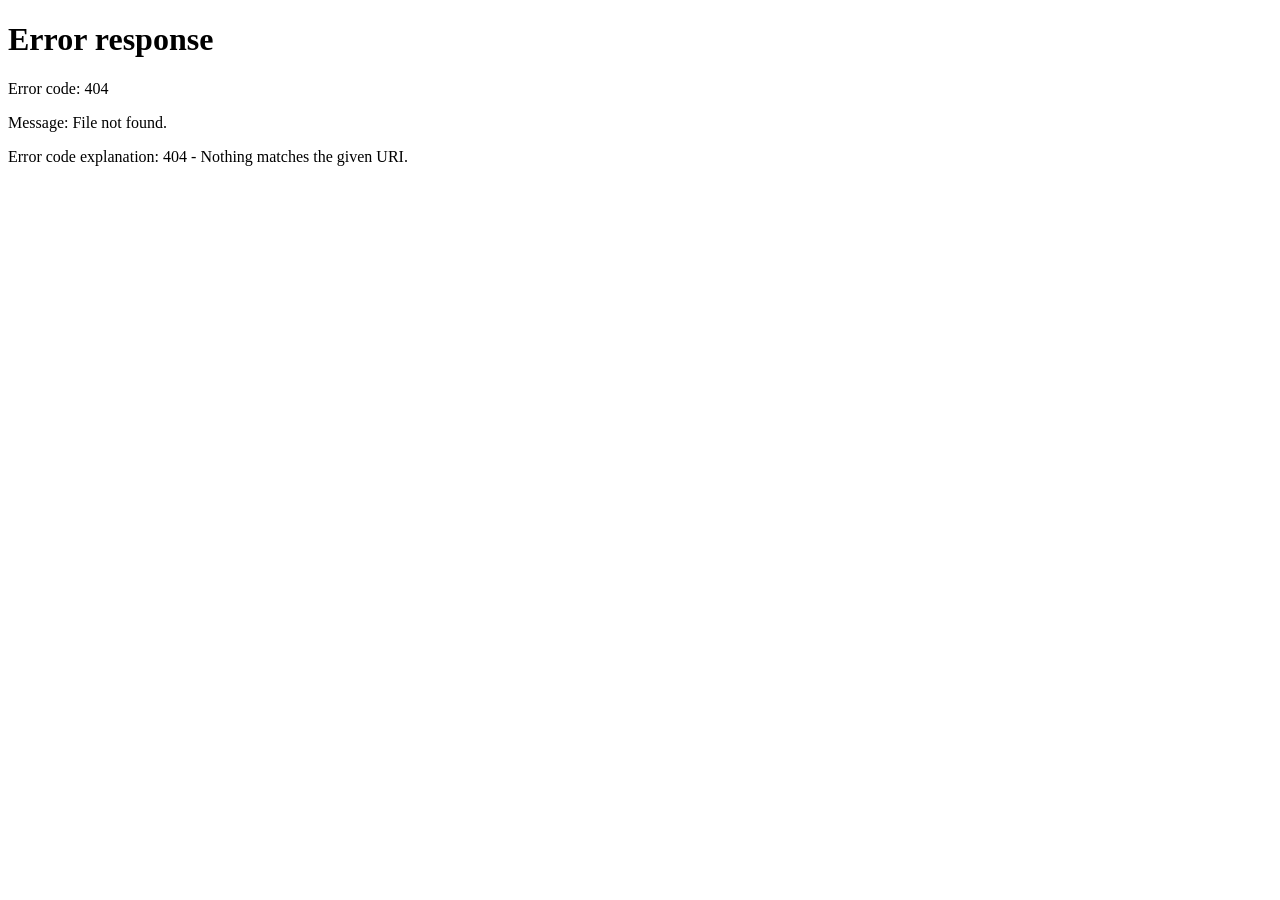
==== commit f6aa52c4: "Update about.html" ====
--- a/about.html
+++ b/about.html
@@ -1,10 +1,10 @@
 <!DOCTYPE html>
-<html lang="en">
+<html lang="en" data-theme="dark">
 <head>
   <meta charset="UTF-8"/>
-  <meta name="viewport" content="width=device-width, initial-scale=1.0"/>
+  <meta name="viewport" content="width=device-width, initial-scale=1.0, viewport-fit=cover"/>
   <title>VYOM — About</title>
-  <link rel="stylesheet" href="/style.css"/>
+  <link rel="stylesheet" href="style.css"/>
   <link rel="preconnect" href="https://fonts.googleapis.com">
   <link href="https://fonts.googleapis.com/css2?family=Cormorant+Garamond:ital,wght@0,300;0,400;0,600;1,300;1,400&family=Outfit:wght@200;300;400;500&family=DM+Serif+Display:ital@0;1&display=swap" rel="stylesheet">
 </head>
@@ -22,24 +22,26 @@
   <nav class="nav">
     <div class="nav-logo"><span class="logo-symbol">✦</span></div>
     <ul class="nav-links">
-      <li><a href="/index.html">Home</a></li>
-      <li><a href="/about.html" class="nav-active">About</a></li>
-      <li><a href="/privacy.html">Privacy</a></li>
-      <li><a href="/faq.html">FAQ</a></li>
+      <li><a href="index.html">Home</a></li>
+      <li><a href="about.html" class="nav-active">About</a></li>
+      <li><a href="privacy.html">Privacy</a></li>
+      <li><a href="faq.html">FAQ</a></li>
     </ul>
-    <button class="nav-cta" onclick="window.location='index.html'">Get VYOM+</button>
-    <!-- Hamburger (mobile only) -->
-    <button class="hamburger" id="hamburgerBtn" aria-label="Menu">
-      <span></span><span></span><span></span>
-    </button>
+    <div class="nav-right">
+      <button class="nav-cta" onclick="window.location='index.html'">Get VYOM+</button>
+      <button class="hamburger" id="hamburgerBtn" aria-label="Menu">
+        <span></span><span></span><span></span>
+      </button>
+    </div>
   </nav>
 
-  <!-- Mobile drawer -->
   <div class="mobile-nav-drawer" id="mobileDrawer">
-    <a href="/index.html">Home</a>
-    <a href="/about.html" class="nav-active">About</a>
-    <a href="/privacy.html">Privacy</a>
-    <a href="/faq.html">FAQ</a>
+    <a href="index.html">Home</a>
+    <a href="about.html" class="nav-active">About</a>
+    <a href="privacy.html">Privacy</a>
+    <a href="faq.html">FAQ</a>
+    <hr/>
+    <a href="index.html" style="color:var(--gold);">Get VYOM+ ✦</a>
   </div>
 
   <main class="inner-page">
@@ -50,7 +52,6 @@
       <p class="hero-sub">Where the sky meets the search.</p>
     </div>
 
-    <!-- What is VYOM -->
     <div class="prose-section">
       <h2>What is VYOM <span class="gold-dot">✦</span></h2>
       <p>
@@ -63,7 +64,6 @@
 
     <hr class="prose-divider"/>
 
-    <!-- Why it exists -->
     <div class="prose-section">
       <h2>Why it exists <span class="gold-dot">✦</span></h2>
       <p>
@@ -80,7 +80,6 @@
 
     <hr class="prose-divider"/>
 
-    <!-- VYOM+ -->
     <div class="prose-section">
       <h2>VYOM+ <span class="gold-dot">✦</span></h2>
       <p>
@@ -90,7 +89,6 @@
 
     <hr class="prose-divider"/>
 
-    <!-- About the creator -->
     <div class="prose-section">
       <h2>The Creator <span class="gold-dot">✦</span></h2>
       <p>
@@ -98,11 +96,9 @@
       </p>
 
       <div class="creator-card">
-        <!-- Place pfp.png in the same folder as this file. If absent, the monogram shows. -->
         <img src="pfp.png" alt="Satwik" class="creator-pfp"
           onerror="this.style.display='none';this.nextElementSibling.style.display='flex'"/>
         <div class="creator-pfp-placeholder" style="display:none">S</div>
-
         <div class="creator-info">
           <h3>Satwik</h3>
           <p class="creator-role">Designer &amp; Developer · VYOM</p>
@@ -121,6 +117,19 @@
     <span class="footer-copy">© 2026 VYOM</span>
   </footer>
 
-  <script src="/script.js"></script>
+  <script>
+    // Auth guard
+    if (!localStorage.getItem('vyom_user')) window.location.replace('login.html');
+    // Apply saved theme on inner pages
+    const t = localStorage.getItem('vyom_theme') || 'dark';
+    document.documentElement.setAttribute('data-theme', t);
+    // Hamburger
+    const hb = document.getElementById('hamburgerBtn');
+    const dr = document.getElementById('mobileDrawer');
+    if (hb && dr) {
+      hb.addEventListener('click', e => { e.stopPropagation(); dr.classList.toggle('open'); hb.classList.toggle('open'); });
+      document.addEventListener('click', e => { if (!dr.contains(e.target) && e.target !== hb) { dr.classList.remove('open'); hb.classList.remove('open'); } });
+    }
+  </script>
 </body>
 </html>
--- a/style.css
+++ b/style.css
@@ -164,7 +164,7 @@
   display:flex;align-items:center;
   background:rgba(0,0,0,.32);
   border:1px solid rgba(255,255,255,.35);
-  border-radius:50px;          /* fully pill-shaped — classy curved edges */
+  border-radius:8px;
   backdrop-filter:blur(24px);overflow:hidden;
   transition:border-color .25s,box-shadow .25s;
   box-shadow:0 4px 32px rgba(0,0,0,.25);
@@ -173,26 +173,23 @@
   border-color:rgba(201,169,110,.75);
   box-shadow:0 0 0 3px rgba(201,169,110,.15),0 8px 40px rgba(0,0,0,.35);
 }
-.search-icon { flex-shrink:0;width:18px;height:18px;color:rgba(255,255,255,.7);margin:0 18px; }
+.search-icon { flex-shrink:0;width:18px;height:18px;color:rgba(255,255,255,.7);margin:0 16px; }
 .search-input {
   flex:1;background:none;border:none;outline:none;
-  /* Use system UI so emojis render correctly */
   font-family: var(--font-serif), 'Apple Color Emoji', 'Segoe UI Emoji', 'Noto Color Emoji', sans-serif;
   font-size:17px;font-weight:300;
-  color:#ffffff;padding:16px 0;letter-spacing:.02em;
+  color:#ffffff;padding:17px 0;letter-spacing:.02em;
 }
 .search-input::placeholder { color:rgba(255,255,255,.55);font-style:italic; }
 .search-submit {
-  flex-shrink:0;width:52px;height:52px;
+  flex-shrink:0;width:52px;height:54px;
   background:var(--gold);
-  border:none;cursor:pointer;
-  border-radius:50%;            /* round gold button */
-  margin-right:4px;
+  border:none;cursor:pointer;border-radius:0;
+  margin-right:0;
   display:flex;align-items:center;justify-content:center;
-  transition:background .2s,transform .15s;
-  box-shadow:0 2px 12px rgba(201,169,110,.3);
-}
-.search-submit:hover { background:var(--gold-light);transform:scale(1.05); }
+  transition:background .2s;
+}
+.search-submit:hover { background:var(--gold-light); }
 .search-submit svg { width:18px;height:18px;color:var(--text-dark); }
 
 /* ── FOOTER ── */
@@ -209,7 +206,7 @@
 /* Prussian blue for Satwik name */
 .footer-credit strong {
   font-weight:600;
-  color:var(--prussian-light);
+  color:var(--white-fade);
   font-family:var(--font-display);font-style:italic;font-size:15px;
   text-shadow:0 0 18px rgba(26,79,120,.7),0 1px 6px rgba(0,0,0,.4);
 }
@@ -957,19 +954,7 @@
   .hero { padding: 110px 20px 60px; }
   .engine-tabs { gap:4px; }
   .engine-tab  { padding:6px 12px; font-size:11.5px; }
-
-  /* Fix pill search bar on mobile */
   .search-form { max-width:100%; }
-  .search-box  { border-radius:50px; }          /* keep pill */
-  .search-submit {
-    width:44px; height:44px;
-    margin-right:5px;
-    border-radius:50%;
-    flex-shrink:0;
-  }
-  .search-input { padding:14px 0; font-size:16px; }
-  .search-icon  { margin:0 14px; }
-
   .plus-content { padding:44px 28px 36px; }
   .inner-page { padding:120px 20px 50px; }
   .creator-card { flex-direction:column;align-items:flex-start;padding:28px 24px;gap:24px; }
